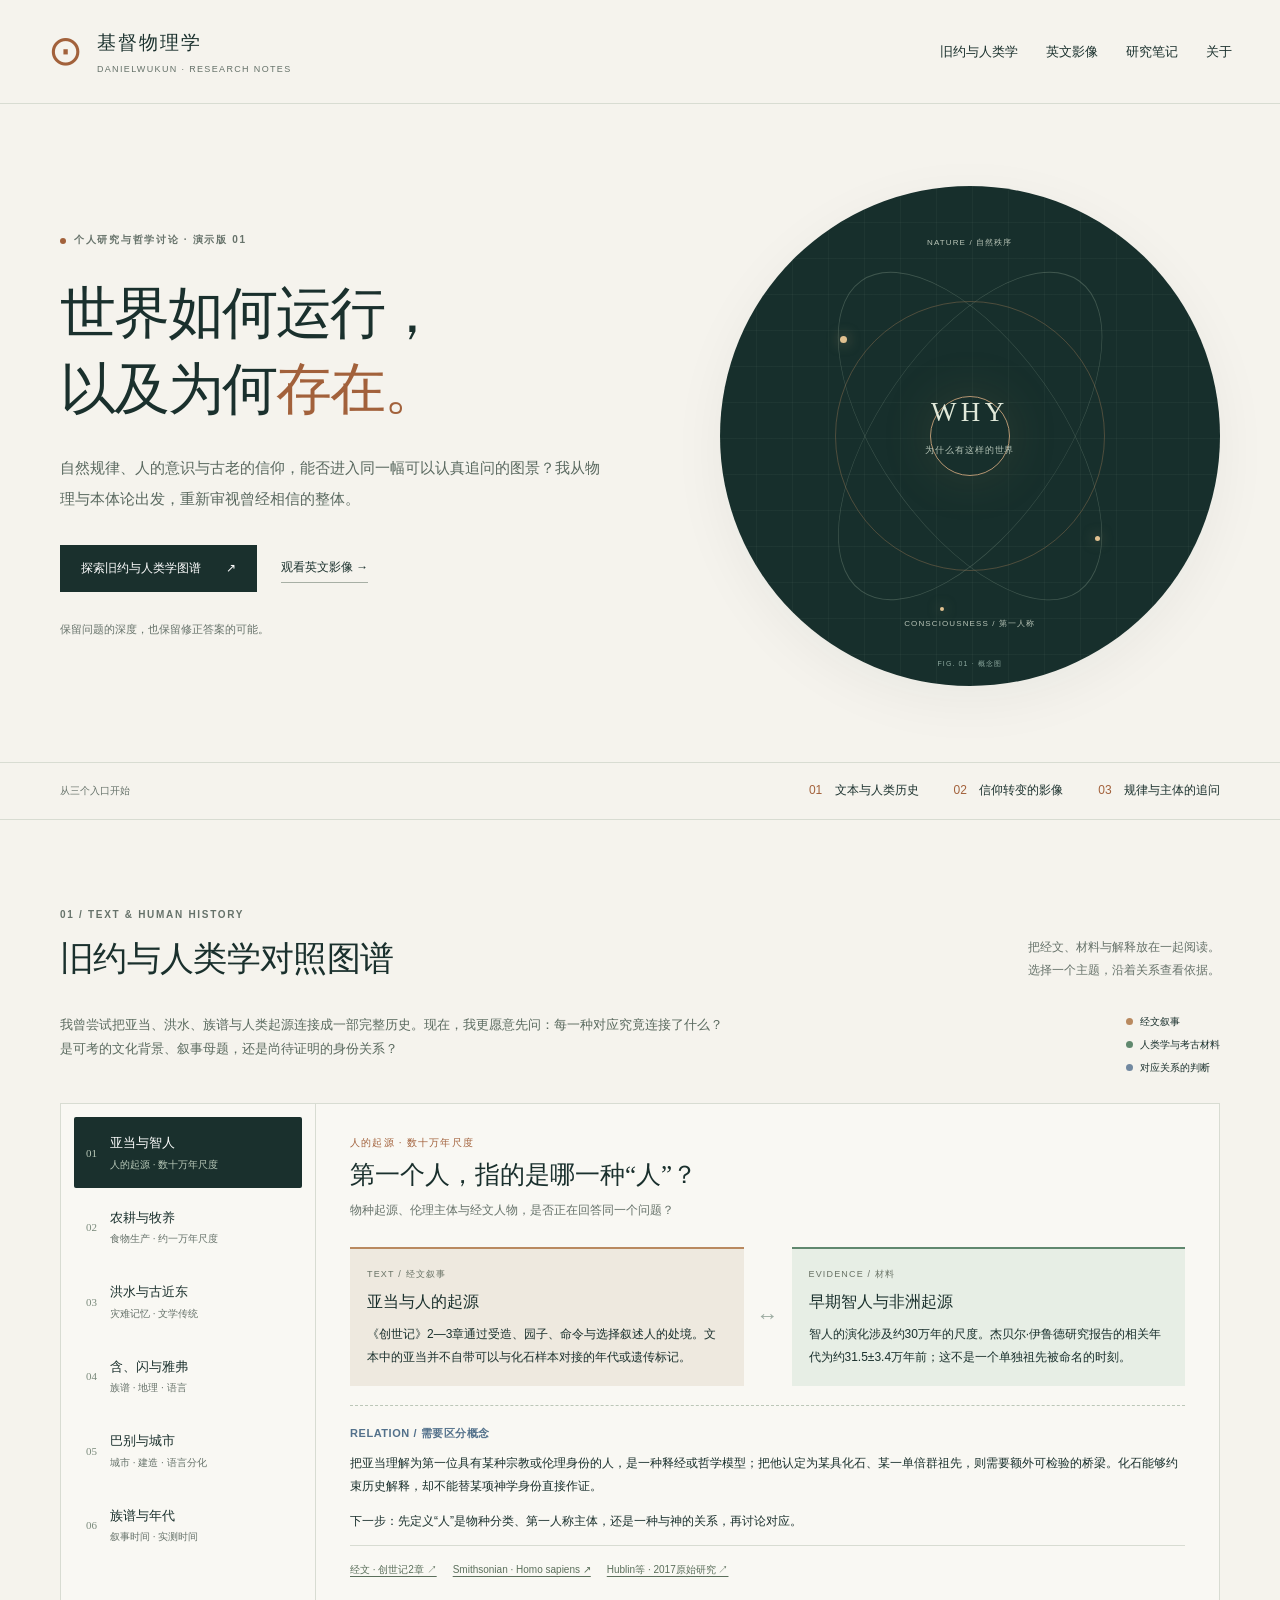
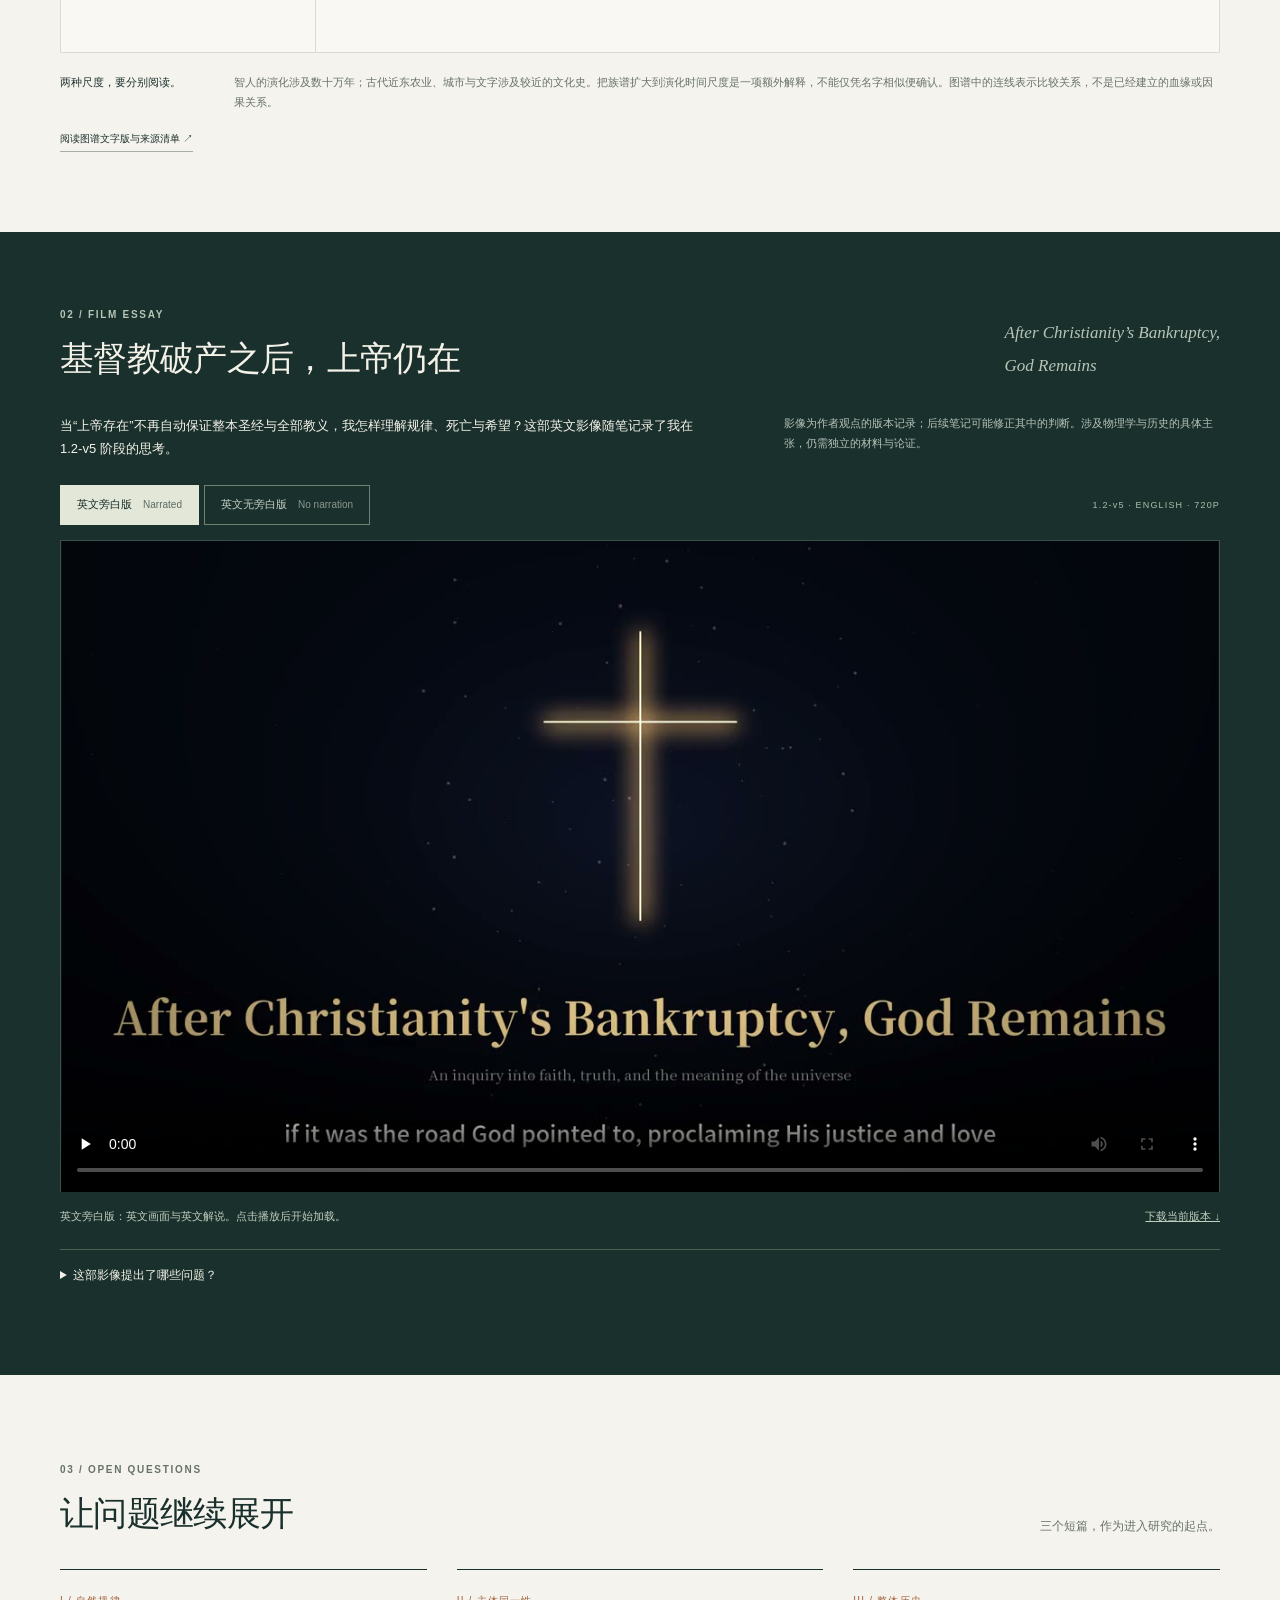
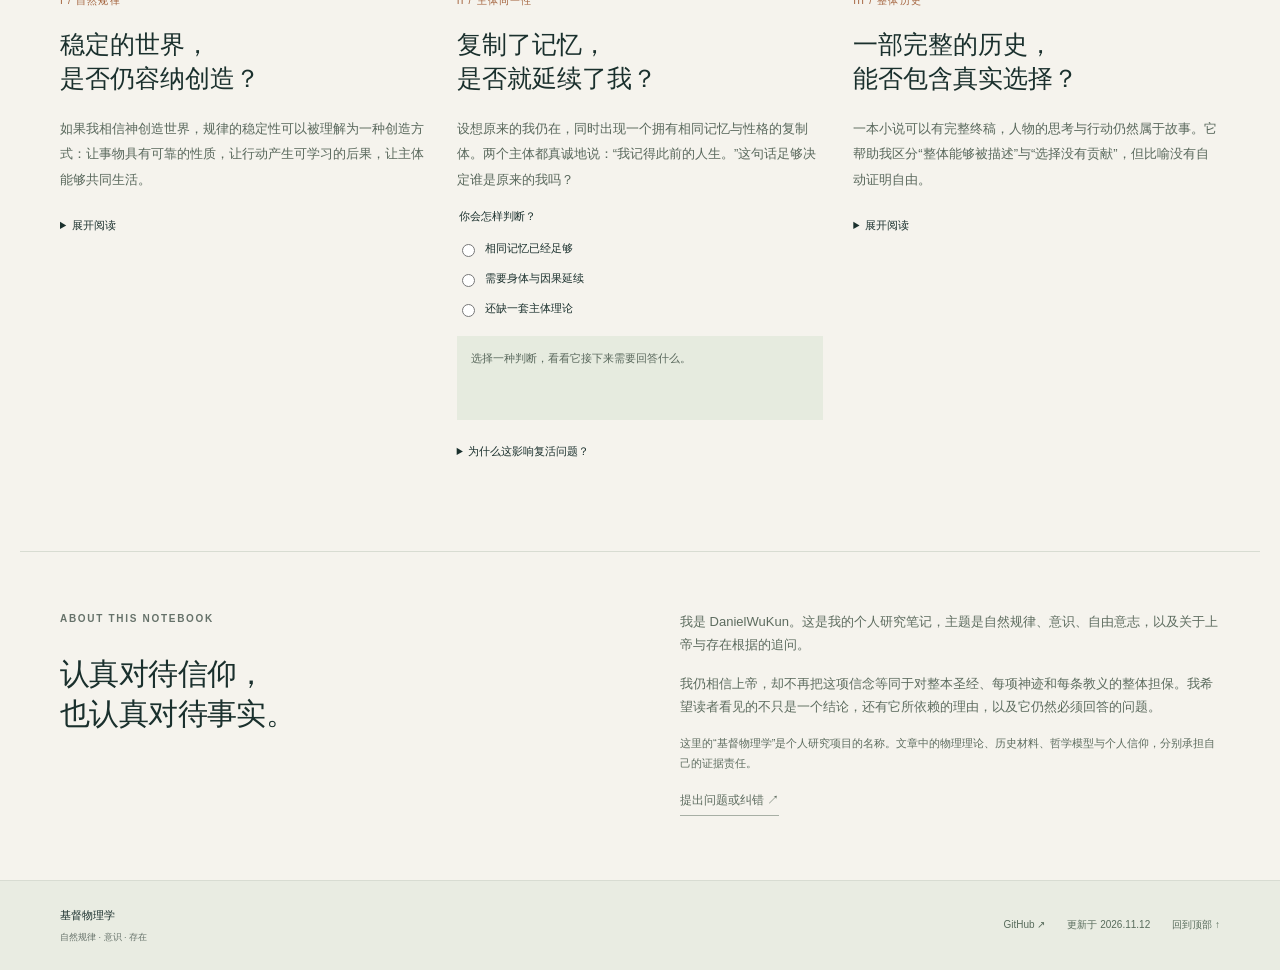
==== index.html @ b65fd324 "Publish research demo with anthropology atlas and two English films" ====
<!doctype html>
<html lang="zh-Hans">
<head>
  <meta charset="utf-8"><meta name="viewport" content="width=device-width, initial-scale=1">
  <title>基督物理学 · DanielWuKun 的研究笔记</title>
  <meta name="description" content="关于自然规律、意识与存在根据的个人研究。浏览旧约与人类学对照图谱、主体同一性思想实验和英文影像随笔。">
  <meta property="og:title" content="基督物理学 · 自然规律 意识与存在">
  <meta property="og:description" content="从整体信仰的重新审视，走向可追问、可修订的个人研究。">
  <meta name="theme-color" content="#142b2a"><link rel="canonical" href="https://danielwukun.github.io/">
  <link rel="icon" type="image/svg+xml" href="favicon.svg"><link rel="stylesheet" href="styles.css"><script src="app.js" defer></script>
</head>
<body>
<a class="skip" href="#main">跳至正文</a>
<header class="header"><a class="brand" href="#top" aria-label="基督物理学 首页"><span class="brand-mark" aria-hidden="true">⊙</span><span>基督物理学<small>DANIELWUKUN · RESEARCH NOTES</small></span></a><nav aria-label="主导航"><a href="#atlas">旧约与人类学</a><a href="#films">英文影像</a><a href="#questions">研究笔记</a><a href="#about">关于</a></nav></header>
<main id="main">
<section class="hero wrap" id="top">
  <div class="hero-copy"><p class="eyebrow"><span class="dot"></span>个人研究与哲学讨论 · 演示版 01</p><h1>世界如何运行，<br>以及为何<span>存在。</span></h1><p class="lead">自然规律、人的意识与古老的信仰，能否进入同一幅可以认真追问的图景？我从物理与本体论出发，重新审视曾经相信的整体。</p><div class="hero-actions"><a class="button" href="#atlas">探索旧约与人类学图谱 <span aria-hidden="true">↗</span></a><a class="text-link" href="#films">观看英文影像 <span aria-hidden="true">→</span></a></div><p class="hero-note">保留问题的深度，也保留修正答案的可能。</p></div>
  <div class="universe" role="img" aria-label="圆环与事件轨迹组成的概念插画，表现规律、历史和存在根据之间的追问。不是物理观测图。"><div class="universe-grid"></div><div class="orbit orbit-one"></div><div class="orbit orbit-two"></div><div class="orbit orbit-three"></div><span class="star s1"></span><span class="star s2"></span><span class="star s3"></span><span class="core"></span><p class="universe-label label-top">NATURE / 自然秩序</p><p class="universe-label label-bottom">CONSCIOUSNESS / 第一人称</p><p class="universe-center">WHY<br><small>为什么有这样的世界</small></p><span class="figure-no">FIG. 01 · 概念图</span></div>
</section>
<div class="reading-strip"><div class="wrap strip-inner"><span>从三个入口开始</span><a href="#atlas"><b>01</b> 文本与人类历史</a><a href="#films"><b>02</b> 信仰转变的影像</a><a href="#questions"><b>03</b> 规律与主体的追问</a></div></div>

<section id="atlas" class="section wrap">
  <div class="section-heading"><div><p class="eyebrow">01 / TEXT & HUMAN HISTORY</p><h2>旧约与人类学对照图谱</h2></div><p>把经文、材料与解释放在一起阅读。<br>选择一个主题，沿着关系查看依据。</p></div>
  <div class="atlas-intro"><p>我曾尝试把亚当、洪水、族谱与人类起源连接成一部完整历史。现在，我更愿意先问：每一种对应究竟连接了什么？是可考的文化背景、叙事母题，还是尚待证明的身份关系？</p><div class="legend"><span><i class="key text-key"></i>经文叙事</span><span><i class="key evidence-key"></i>人类学与考古材料</span><span><i class="key interpretation-key"></i>对应关系的判断</span></div></div>
  <div class="atlas-layout"><div class="atlas-topics" role="group" aria-label="选择图谱主题" id="atlas-topics"></div><article class="atlas-detail" id="atlas-detail" aria-label="图谱主题详情" aria-live="polite"></article></div>
  <div class="scale-note"><strong>两种尺度，要分别阅读。</strong><p>智人的演化涉及数十万年；古代近东农业、城市与文字涉及较近的文化史。把族谱扩大到演化时间尺度是一项额外解释，不能仅凭名字相似便确认。图谱中的连线表示比较关系，不是已经建立的血缘或因果关系。</p></div>
  <noscript><p>交互图谱需要 JavaScript。可直接阅读<a href="atlas-notes.md">图谱文字版与全部来源</a>。</p></noscript><a class="text-link small-link" href="atlas-notes.md">阅读图谱文字版与来源清单 ↗</a>
</section>

<section id="films" class="film-section"><div class="wrap">
  <div class="section-heading"><div><p class="eyebrow">02 / FILM ESSAY</p><h2>基督教破产之后，上帝仍在</h2></div><p class="english-title" lang="en">After Christianity’s Bankruptcy,<br>God Remains</p></div>
  <div class="film-intro"><p>当“上帝存在”不再自动保证整本圣经与全部教义，我怎样理解规律、死亡与希望？这部英文影像随笔记录了我在 1.2-v5 阶段的思考。</p><p class="archive-note">影像为作者观点的版本记录；后续笔记可能修正其中的判断。涉及物理学与历史的具体主张，仍需独立的材料与论证。</p></div>
  <div class="film-toolbar"><div class="film-switch" role="group" aria-label="选择英文视频版本"><button type="button" class="active" data-video="narrated" aria-pressed="true">英文旁白版 <span lang="en">Narrated</span></button><button type="button" data-video="no-narration" aria-pressed="false">英文无旁白版 <span lang="en">No narration</span></button></div><span class="edition">1.2-v5 · ENGLISH · 720P</span></div>
  <video id="film-player" controls playsinline preload="none" poster="media/poster-narrated.jpg" aria-label="After Christianity’s Bankruptcy, God Remains 英文旁白版"><source src="media/god-remains-en-narrated.mp4" type="video/mp4">你的浏览器无法播放此视频，请使用下方下载链接。</video>
  <div class="film-caption"><p id="film-description" aria-live="polite">英文旁白版：英文画面与英文解说。点击播放后开始加载。</p><a id="film-download" href="media/god-remains-en-narrated.mp4" download>下载当前版本 ↓</a></div>
  <details class="film-notes"><summary>这部影像提出了哪些问题？</summary><div><p>信仰的整体担保为何失效；自然规律与创造者如何相关；数学秩序是否指向更深根据；人的主体性与死亡之后的同一性，以及在不确定中怎样继续面对爱与公义。</p><p>“基督教破产”是我对曾经持有的整体担保模型失效的表述，不能替代对所有文本、传统和历史事件的逐项研究。</p></div></details>
</div></section>

<section id="questions" class="section wrap"><div class="section-heading"><div><p class="eyebrow">03 / OPEN QUESTIONS</p><h2>让问题继续展开</h2></div><p>三个短篇，作为进入研究的起点。</p></div>
<div class="notes-grid">
<article class="research-note"><p class="note-number">I / 自然规律</p><h3>稳定的世界，<br>是否仍容纳创造？</h3><p>如果我相信神创造世界，规律的稳定性可以被理解为一种创造方式：让事物具有可靠的性质，让行动产生可学习的后果，让主体能够共同生活。</p><details><summary>展开阅读</summary><p>但从“规律稳定”直接走到“神选择克制”，仍增加了神学前提。同样的观察也可能出现在无设计者的模型中。相容性不能单独决定哪个解释更好。</p><p>我在数学结构与可理解性中感到设计意味，却没有一组已知有神与一组已知无神的宇宙可供比较。缺少对照样本限制经验校准；更关键的是，我们尚未定义两种模型对不同宇宙会给出什么概率。</p><p>这不使单次事件的推理自动失效，而是要求我公开前提。物理学说明世界如何运行；存在根据的问题继续追问，为什么有这样的现实。</p><p class="claim-label">作者的哲学论述 · 不是物理学已经证明的设计结论</p></details></article>
<article class="research-note"><p class="note-number">II / 主体同一性</p><h3>复制了记忆，<br>是否就延续了我？</h3><p>设想原来的我仍在，同时出现一个拥有相同记忆与性格的复制体。两个主体都真诚地说：“我记得此前的人生。”这句话足够决定谁是原来的我吗？</p><fieldset class="thought-experiment"><legend>你会怎样判断？</legend><label><input type="radio" name="identity" value="memory">相同记忆已经足够</label><label><input type="radio" name="identity" value="body">需要身体与因果延续</label><label><input type="radio" name="identity" value="open">还缺一套主体理论</label></fieldset><p id="thought-response" class="thought-response" aria-live="polite">选择一种判断，看看它接下来需要回答什么。</p><details><summary>为什么这影响复活问题？</summary><p>制造一个完全相似的人，与保存原来的体验者，是不同主张。如果我关心死亡后的延续，就必须说明所承接的是记忆、功能、生命过程，还是严格意义上的同一个主体。</p><p>灵魂理论与物理主义理论都需要面对分割、暂停、重建和复制。仅仅给未知关系取一个名称，还不能使问题得到解决。</p></details></article>
<article class="research-note"><p class="note-number">III / 整体历史</p><h3>一部完整的历史，<br>能否包含真实选择？</h3><p>一本小说可以有完整终稿，人物的思考与行动仍然属于故事。它帮助我区分“整体能够被描述”与“选择没有贡献”，但比喻没有自动证明自由。</p><details><summary>展开阅读</summary><p>普通小说的角色由作者安排。如果我希望这幅图景支持强自由，就要进一步说明，主体怎样为完整历史提供不可替代的贡献，而不只是同意早已被其他原因锁定的结果。</p><p>随机性也不能替行动者作答。一个不受我控制的随机结果，不会只因难以预测而成为我的自主选择。自由的讨论需要涉及理由、理解、控制与责任。</p><p>我因此把“完整历史”当作提出问题的结构，而不是宿命论的证明。它不能成为停止行动、替伤害辩护或取消他人自主的理由。</p><p class="claim-label">思想实验与本体论模型 · 保留竞争解释</p></details></article>
</div></section>

<section id="about" class="about-section wrap"><div><p class="eyebrow">ABOUT THIS NOTEBOOK</p><h2>认真对待信仰，<br>也认真对待事实。</h2></div><div class="about-copy"><p>我是 DanielWuKun。这是我的个人研究笔记，主题是自然规律、意识、自由意志，以及关于上帝与存在根据的追问。</p><p>我仍相信上帝，却不再把这项信念等同于对整本圣经、每项神迹和每条教义的整体担保。我希望读者看见的不只是一个结论，还有它所依赖的理由，以及它仍然必须回答的问题。</p><p>这里的“基督物理学”是个人研究项目的名称。文章中的物理理论、历史材料、哲学模型与个人信仰，分别承担自己的证据责任。</p><a class="text-link" href="https://github.com/DanielWuKun/DanielWuKun.github.io/issues">提出问题或纠错 ↗</a></div></section>
</main>
<footer><div class="wrap footer-inner"><p>基督物理学 <span>自然规律 · 意识 · 存在</span></p><div><a href="https://github.com/DanielWuKun">GitHub ↗</a><span>更新于 2026.11.12</span><a href="#top">回到顶部 ↑</a></div></div></footer>
</body></html>
---- styles.css ----
@charset "UTF-8";
:root{--paper:#f5f3ed;--ink:#1a302d;--muted:#66726a;--line:#d8dcd2;--copper:#a2613b;--green:#365a4b;--serif:Georgia,"Noto Serif SC","Source Han Serif SC","Songti SC",SimSun,serif;--sans:Inter,"Segoe UI","Microsoft YaHei",sans-serif}
*{box-sizing:border-box}html{scroll-behavior:smooth;scroll-padding-top:100px}body{margin:0;background:var(--paper);color:var(--ink);font:16px/1.8 var(--sans);-webkit-font-smoothing:antialiased}a{color:inherit;text-decoration:none}button,input{font:inherit}button,a,input{touch-action:manipulation}button{cursor:pointer}a:focus-visible,button:focus-visible,input:focus-visible,summary:focus-visible{outline:3px solid #d39751;outline-offset:5px}p{margin:0 0 1.2em}h1,h2,h3{font-family:var(--serif);font-weight:500;line-height:1.35;margin:0}button{color:inherit}svg{display:block}.wrap{max-width:1240px;padding-left:40px;padding-right:40px;margin:auto}.header{display:flex;justify-content:space-between;align-items:center;gap:24px;max-width:1360px;margin:auto;padding:26px 48px;border-bottom:1px solid var(--line)}.brand{display:flex;align-items:center;gap:12px;font-size:19px;letter-spacing:.1em}.brand small{display:block;font:9px/1.6 var(--sans);letter-spacing:.15em;color:var(--muted);margin-top:2px}.brand-mark{font:42px/1 var(--serif);color:var(--copper)}nav{display:flex;gap:28px;font-size:13px}nav a{padding:6px 0}nav a:hover,.text-link:hover{color:var(--copper)}.skip{position:absolute;left:20px;top:-80px;background:white;padding:12px;z-index:9}.skip:focus{top:10px}.hero{display:grid;grid-template-columns:1.1fr .9fr;gap:48px;padding-top:82px;padding-bottom:76px;align-items:center}.eyebrow{font-size:10px;font-weight:600;letter-spacing:.17em;margin-bottom:26px;color:var(--muted)}.dot{width:6px;height:6px;display:inline-block;background:var(--copper);border-radius:50%;vertical-align:middle;margin-right:8px}h1{font-size:clamp(40px,4.4vw,66px);letter-spacing:-.035em}h1 span{color:var(--copper)}.lead{max-width:540px;font-size:15px;line-height:2.05;margin:26px 0 30px;color:#59685f}.hero-actions{display:flex;flex-wrap:wrap;align-items:center;gap:24px}.button{background:var(--ink);color:#fff;display:inline-flex;gap:25px;align-items:center;padding:13px 21px;font-size:12px}.button:hover{background:#355349}.text-link{font-size:12px;display:inline-block;border-bottom:1px solid #a7afa5;padding:3px 0}.hero-note{font-size:11px;color:var(--muted);margin:28px 0 0}.universe{position:relative;aspect-ratio:1;overflow:hidden;border-radius:50%;background:#172f2c;color:#e1e9da;box-shadow:0 15px 55px #19302d0d}.universe-grid{position:absolute;inset:0;background-image:linear-gradient(#abc4ad0c 1px,transparent 1px),linear-gradient(90deg,#abc4ad0c 1px,transparent 1px);background-size:36px 36px}.orbit{position:absolute;border:1px solid #a4b9a747;left:12%;right:12%;top:12%;bottom:12%;border-radius:50%}.orbit-one{transform:rotate(-35deg) scaleX(.48)}.orbit-two{transform:rotate(35deg) scaleX(.48)}.orbit-three{inset:23%;border-color:#ab805960}.core{position:absolute;inset:42%;border:1px solid #b69672;border-radius:50%;box-shadow:0 0 55px #b9955420}.star{position:absolute;width:7px;height:7px;background:#e1c190;border-radius:50%;box-shadow:0 0 13px #d4b27f99}.s1{left:24%;top:30%}.s2{right:24%;bottom:29%;width:5px;height:5px}.s3{left:44%;bottom:15%;width:4px;height:4px}.universe-center{position:absolute;left:0;right:0;top:42%;text-align:center;font:27px/1.2 var(--serif);letter-spacing:.16em}.universe-center small{font:9px/2 var(--sans);letter-spacing:.1em;color:#b4c3b6}.universe-label{position:absolute;font-size:8px;letter-spacing:.14em;left:0;right:0;text-align:center;color:#b8c4b7}.label-top{top:10%}.label-bottom{bottom:9%}.figure-no{position:absolute;bottom:3%;left:0;right:0;text-align:center;font-size:7px;letter-spacing:.16em;color:#8faaa0}.reading-strip{border-top:1px solid var(--line);border-bottom:1px solid var(--line)}.strip-inner{display:flex;gap:35px;align-items:center;padding-top:17px;padding-bottom:17px;font-size:12px}.strip-inner>span{font-size:10px;color:var(--muted);margin-right:auto}.strip-inner b{font-weight:400;color:var(--copper);margin-right:9px}.section{padding-top:86px;padding-bottom:80px}.section-heading{display:flex;justify-content:space-between;gap:30px;align-items:flex-end;margin-bottom:32px}.section-heading .eyebrow{margin-bottom:12px}h2{font-size:34px;letter-spacing:-.02em}.section-heading>p{font-size:12px;color:var(--muted);margin:0;line-height:1.9}.atlas-intro{display:flex;justify-content:space-between;gap:30px;margin-bottom:26px;align-items:flex-start}.atlas-intro>p{font-size:13px;max-width:670px;color:#5b6b60;margin:0}.legend{display:flex;flex-direction:column;font-size:10px;gap:5px;white-space:nowrap}.key{display:inline-block;width:7px;height:7px;border-radius:50%;margin-right:7px}.text-key{background:#b9895f}.evidence-key{background:#60886e}.interpretation-key{background:#7188a0}.atlas-layout{display:grid;grid-template-columns:255px 1fr;border:1px solid var(--line);min-height:550px;background:#f9f8f3}.atlas-topics{border-right:1px solid var(--line);padding:13px;display:flex;flex-direction:column;gap:4px}.topic-button{display:flex;align-items:center;text-align:left;gap:13px;width:100%;border:0;background:transparent;border-radius:2px;padding:16px 12px;line-height:1.5}.topic-button .topic-index{font:11px var(--serif);color:#7b8b7c}.topic-button strong{font-size:13px;font-weight:500;display:block}.topic-button small{display:block;font-size:10px;color:var(--muted);margin-top:4px}.topic-button:hover{background:#e9ede4}.topic-button.active{background:var(--ink);color:#fff}.topic-button.active small,.topic-button.active .topic-index{color:#b9c9b9}.atlas-detail{padding:30px 34px;min-width:0}.atlas-detail .topic-kicker{font-size:10px;letter-spacing:.12em;color:var(--copper);margin-bottom:6px}.atlas-detail h3{font-size:25px;margin-bottom:8px}.atlas-detail .topic-question{color:var(--muted);font-size:12px;line-height:1.8;margin-bottom:25px}.relation-flow{display:grid;grid-template-columns:1fr 24px 1fr;gap:12px;align-items:stretch;margin-bottom:19px}.relation-box{padding:17px;border-top:2px solid #b9895f;background:#eee9df}.relation-box.evidence{background:#e7eee5;border-color:#60886e}.relation-box small{font-size:9px;letter-spacing:.13em;color:#687265;display:block;margin-bottom:8px}.relation-box h4{font:500 16px/1.5 var(--serif);margin:0 0 9px}.relation-box p{font-size:12px;line-height:1.9;margin:0}.relation-arrow{display:flex;align-items:center;justify-content:center;font-size:22px;color:#9daca2}.interpretation{padding:18px 0 0;border-top:1px dashed #bcc7b8}.interpretation h4{font-size:11px;margin:0 0 9px;letter-spacing:.05em;color:#53718b}.interpretation p{font-size:12px;line-height:1.9;margin-bottom:12px}.topic-sources{display:flex;flex-wrap:wrap;gap:7px 16px;border-top:1px solid var(--line);padding-top:15px}.topic-sources a{font-size:10px;color:#5b6f5b;text-decoration:underline;text-underline-offset:3px}.scale-note{display:flex;gap:24px;font-size:11px;margin:20px 0 10px;color:var(--muted)}.scale-note strong{min-width:150px;font-weight:500;color:var(--ink)}.scale-note p{margin:0}.small-link{font-size:10px}.film-section{background:var(--ink);color:#f4f2e8;padding:74px 0}.film-section .eyebrow,.film-section .section-heading>p{color:#b7c5b7}.english-title{font-family:var(--serif);font-size:17px!important;font-style:italic}.film-intro{display:grid;grid-template-columns:1.2fr .8fr;gap:70px;font-size:13px;margin-bottom:20px}.film-intro p{margin:0}.archive-note{font-size:11px;color:#b6c3b7}.film-toolbar{display:flex;align-items:center;justify-content:space-between;gap:20px;margin:24px 0 15px}.film-switch{display:flex;gap:5px}.film-switch button{border:1px solid #6e8274;background:transparent;color:#c7d1c4;padding:9px 16px;font-size:11px}.film-switch button span{font-size:10px;margin-left:8px;opacity:.65}.film-switch button.active{background:#e3e7d8;border-color:#e3e7d8;color:#142b2a}.edition{font-size:9px;letter-spacing:.13em;color:#aabda9}video{display:block;width:100%;aspect-ratio:16/9;background:#0a1514;border:1px solid #3b5048}video::cue{font-size:16px}.film-caption{display:flex;gap:20px;justify-content:space-between;font-size:11px;color:#c0cebd;margin-top:15px}.film-caption a{text-decoration:underline;white-space:nowrap}.film-caption p{margin:0}.film-notes{margin-top:22px;border-top:1px solid #476052;font-size:12px}.film-notes>div{max-width:820px;color:#c1cdbd}.film-notes summary{padding:15px 0}.notes-grid{display:grid;grid-template-columns:repeat(3,1fr);gap:30px}.research-note{border-top:1px solid var(--ink);padding-top:22px;min-width:0}.note-number{font-size:10px;color:var(--copper);letter-spacing:.12em;margin-bottom:18px}.research-note h3{font-size:25px;margin-bottom:20px}.research-note>p:not(.note-number){font-size:13px;line-height:1.95;color:#59685c}.research-note details{font-size:12px;color:#59685c}.research-note summary{color:var(--ink);font-size:11px;padding:9px 0;cursor:pointer}.research-note details[open] summary{margin-bottom:10px}.claim-label{color:#6e7e70;font-size:10px;border-left:2px solid #b9c4b2;padding-left:12px}.thought-experiment{border:0;padding:0;margin:0}.thought-experiment legend{font-size:11px;margin-bottom:7px}.thought-experiment label{display:flex;align-items:center;gap:7px;font-size:11px;padding:5px 0}.thought-experiment input{accent-color:var(--green)}.thought-response{font-size:11px!important;background:#e6ebdf;padding:12px 14px;margin-top:12px;min-height:84px}.about-section{padding-top:58px;padding-bottom:64px;border-top:1px solid var(--line);display:grid;grid-template-columns:1fr 1fr;gap:80px}.about-section h2{font-size:30px}.about-copy{font-size:13px;color:#5d6c5f}.about-copy p:last-of-type{font-size:11px}footer{background:#e9ece2;border-top:1px solid var(--line)}.footer-inner{display:flex;justify-content:space-between;align-items:center;gap:20px;padding-top:25px;padding-bottom:25px;font-size:11px}.footer-inner p{margin:0;font-weight:500}.footer-inner p span{display:block;color:var(--muted);font-size:9px;margin-top:3px}.footer-inner>div{display:flex;flex-wrap:wrap;gap:22px;font-size:10px;color:#586c5c}
@media(min-width:1600px){.hero{padding-top:100px;padding-bottom:100px}.universe{max-width:480px;width:100%;justify-self:end}}
@media(max-width:960px){.header{padding:22px 30px}nav{gap:18px}.wrap{padding-left:30px;padding-right:30px}.hero{gap:25px;padding-top:60px;padding-bottom:55px}h1{font-size:43px}.lead{font-size:13px}.universe{min-width:0}.strip-inner{gap:20px}.atlas-layout{grid-template-columns:210px 1fr}.atlas-detail{padding:25px}.relation-flow{grid-template-columns:1fr;gap:9px}.relation-arrow{height:12px;transform:rotate(90deg);font-size:17px}.film-intro{gap:35px}.notes-grid{gap:22px}.research-note h3{font-size:22px}.about-section{gap:45px}}
@media(max-width:650px){html{scroll-padding-top:20px}.header{align-items:flex-start;flex-direction:column;padding:20px 22px 15px;gap:18px}.brand{font-size:17px}.brand-mark{font-size:35px}nav{width:100%;justify-content:space-between;gap:8px;font-size:11px}.wrap{padding-left:22px;padding-right:22px}.hero{grid-template-columns:1fr;gap:32px;padding-top:42px;padding-bottom:38px}h1{font-size:43px}.hero .eyebrow{font-size:9px;margin-bottom:21px}.lead{font-size:13px;margin:22px 0}.hero-actions{gap:18px}.button{font-size:11px;padding:12px 16px;gap:20px}.hero-note{font-size:10px;margin-top:20px}.universe{width:82%;max-width:330px;justify-self:center}.strip-inner{flex-wrap:wrap;gap:10px 20px;padding-top:14px;padding-bottom:14px;font-size:10px}.strip-inner>span{width:100%}.section{padding-top:53px;padding-bottom:46px}.section-heading{display:block;margin-bottom:24px}.section-heading h2{font-size:28px}.section-heading>p{margin-top:13px;font-size:11px}.eyebrow{font-size:9px}.atlas-intro{display:block}.atlas-intro>p{font-size:12px}.legend{flex-direction:row;flex-wrap:wrap;margin-top:18px;font-size:9px;gap:6px 13px}.atlas-layout{grid-template-columns:1fr}.atlas-topics{display:grid;grid-template-columns:1fr 1fr;border-right:0;border-bottom:1px solid var(--line);gap:4px;padding:9px}.topic-button{padding:10px 9px;gap:8px}.topic-button strong{font-size:11px}.topic-button small{font-size:9px}.atlas-detail{padding:22px 18px}.atlas-detail h3{font-size:24px}.relation-flow{grid-template-columns:1fr}.scale-note{display:block;font-size:10px}.scale-note strong{display:block;margin-bottom:7px}.film-section{padding:48px 0}.film-intro{grid-template-columns:1fr;gap:15px;font-size:12px}.film-toolbar{display:block}.film-switch{display:grid;grid-template-columns:1fr 1fr}.film-switch button{font-size:11px;padding:9px 8px;line-height:1.5}.film-switch button span{display:block;margin:2px 0 0;font-size:9px}.edition{display:block;margin-top:13px}.film-caption{font-size:10px;gap:12px}.film-caption p{max-width:70%}.notes-grid{grid-template-columns:1fr;gap:32px}.research-note h3 br{display:none}.research-note h3{font-size:25px;margin-bottom:15px}.research-note>p:not(.note-number){font-size:13px}.note-number{margin-bottom:14px}.thought-response{min-height:0}.about-section{grid-template-columns:1fr;gap:25px;padding-top:40px;padding-bottom:42px}.about-section h2{font-size:28px}.about-copy{font-size:12px}.footer-inner{align-items:flex-start;gap:20px}.footer-inner>div{gap:8px 15px;justify-content:flex-end}.footer-inner>div>span{width:100%;text-align:right}}
@media(prefers-reduced-motion:reduce){html{scroll-behavior:auto}}
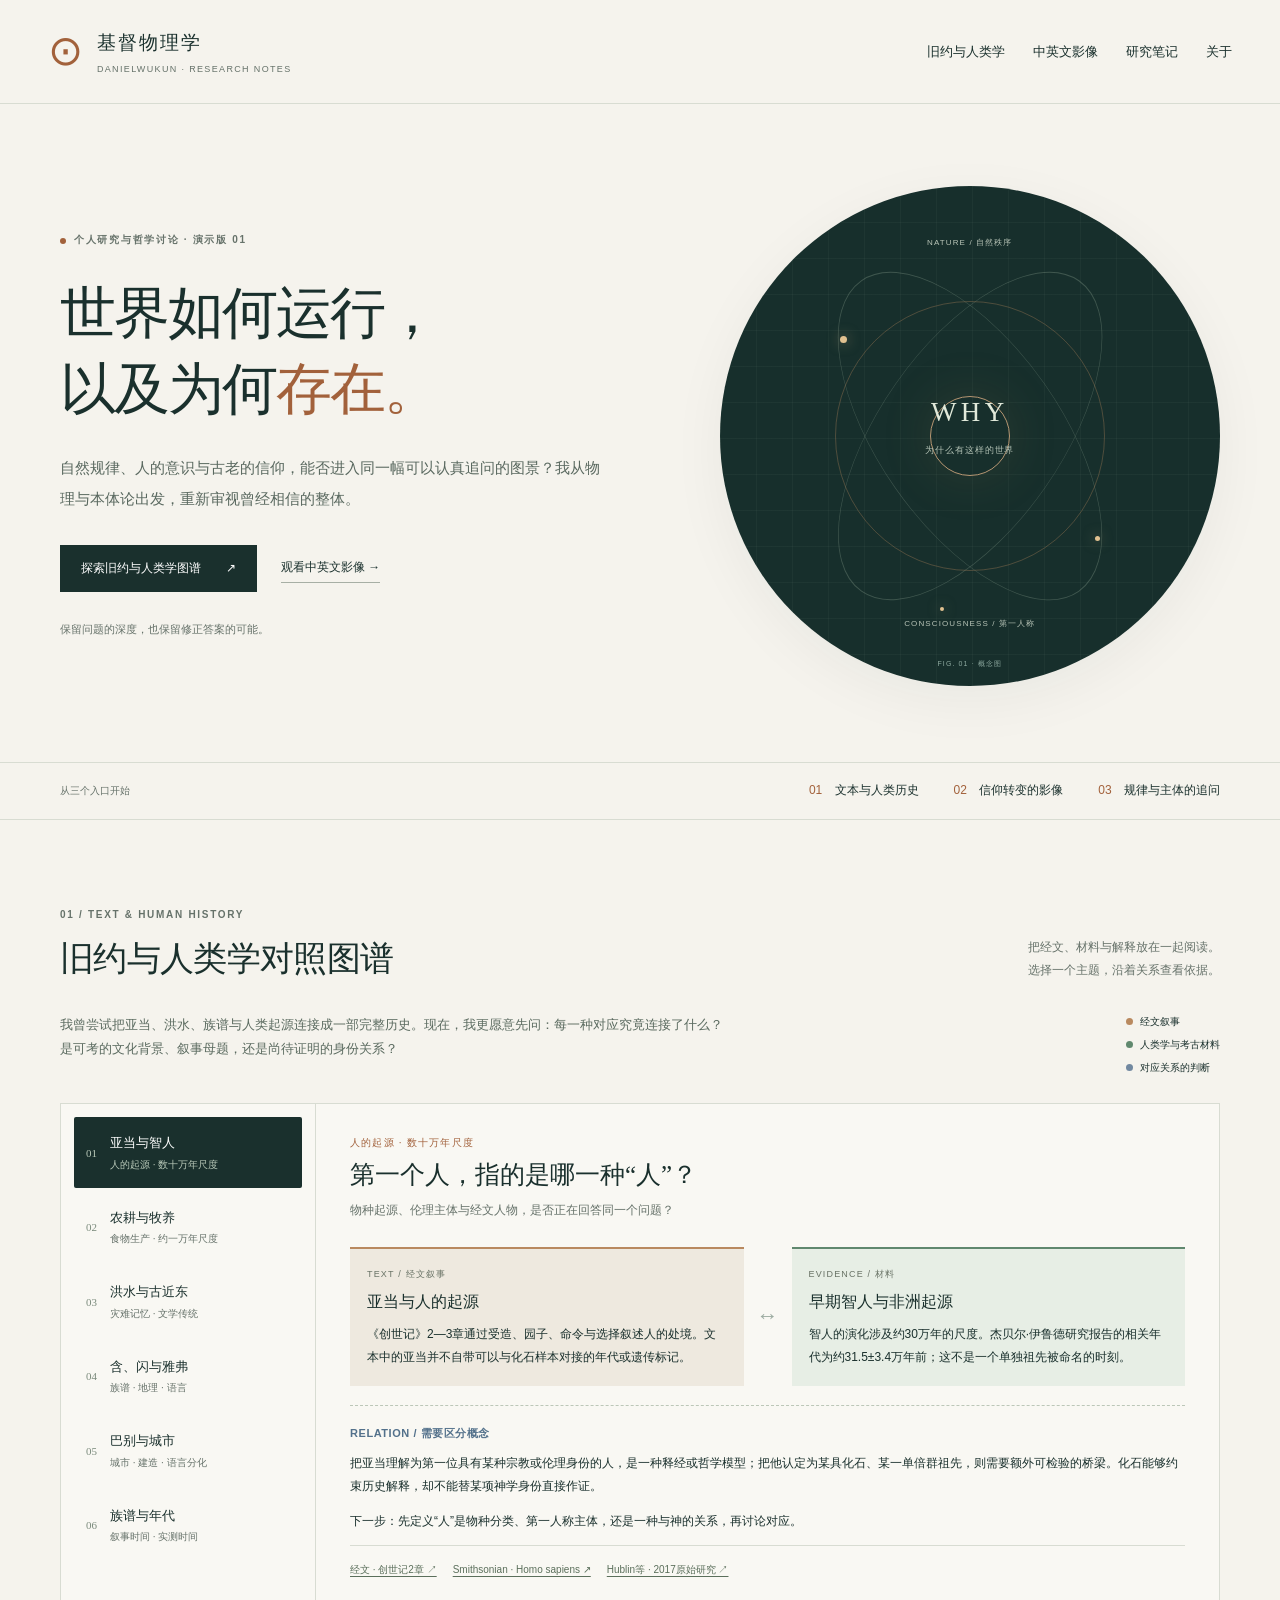
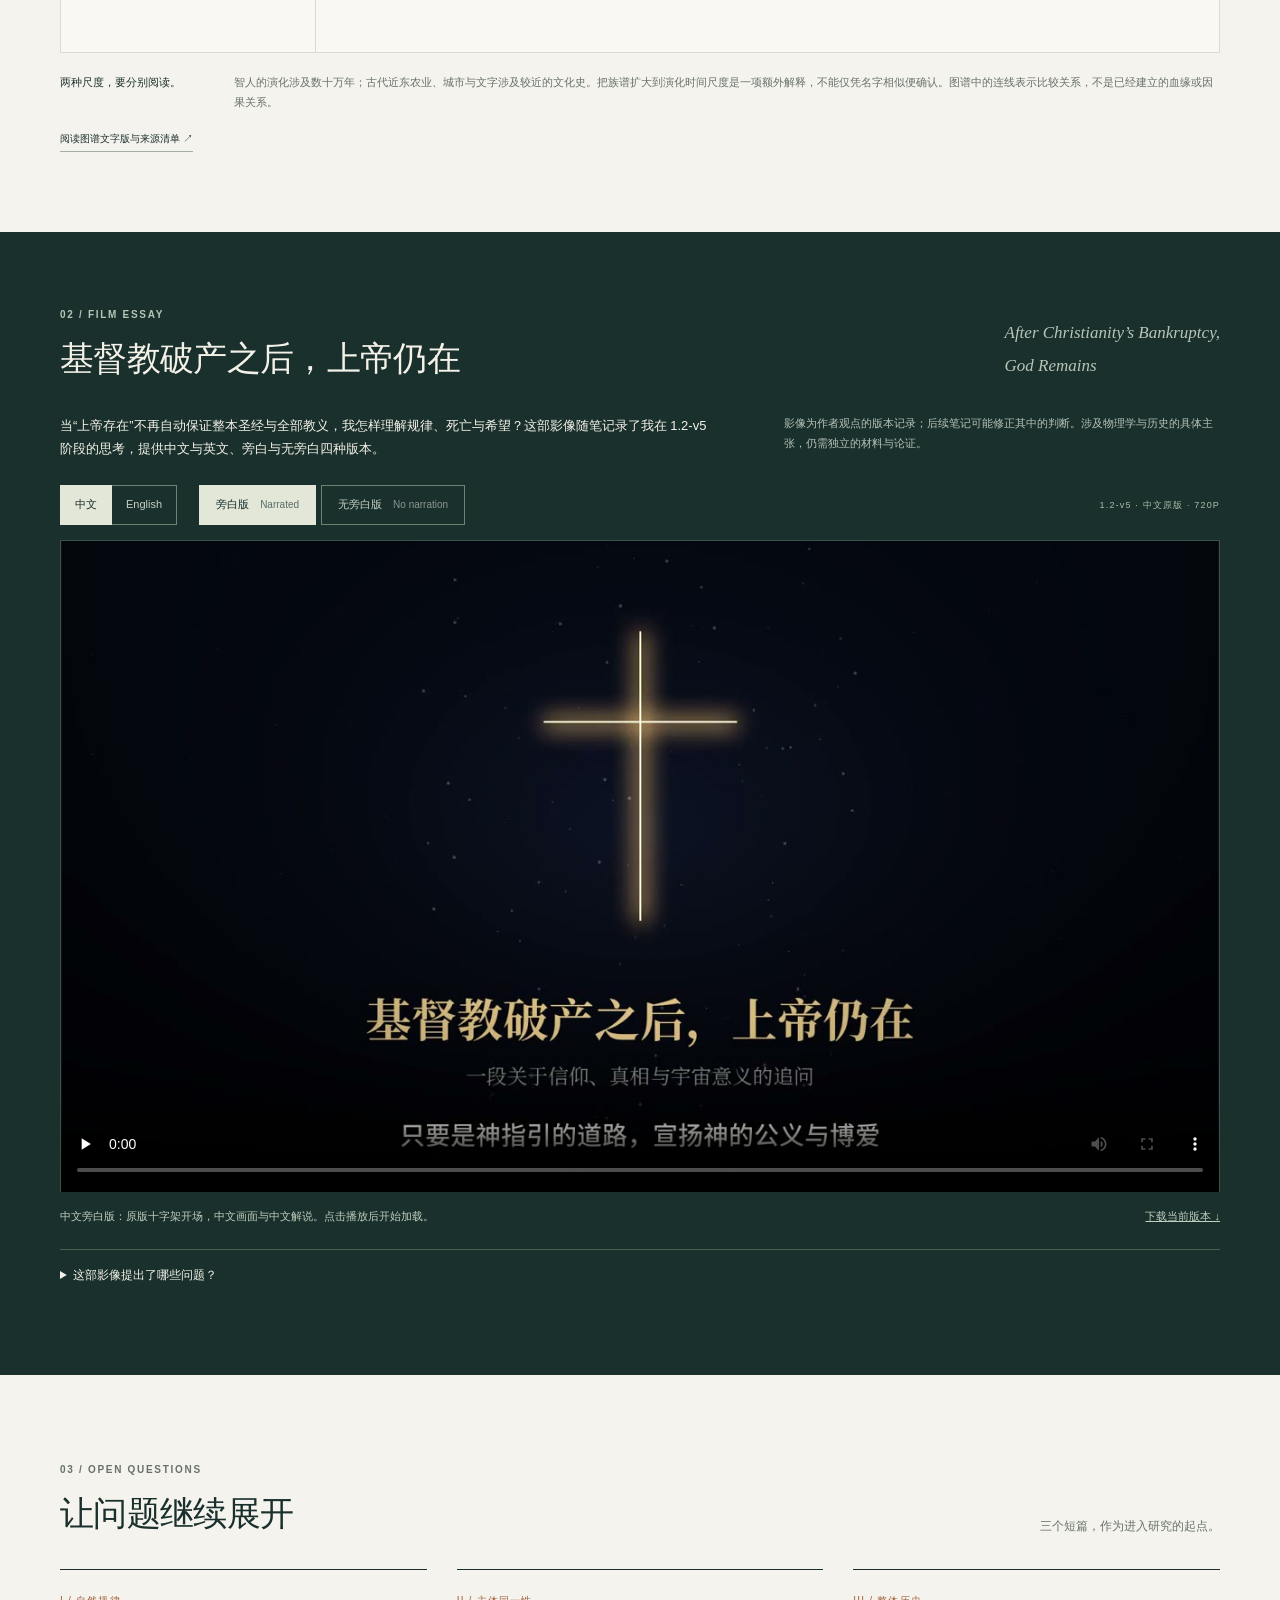
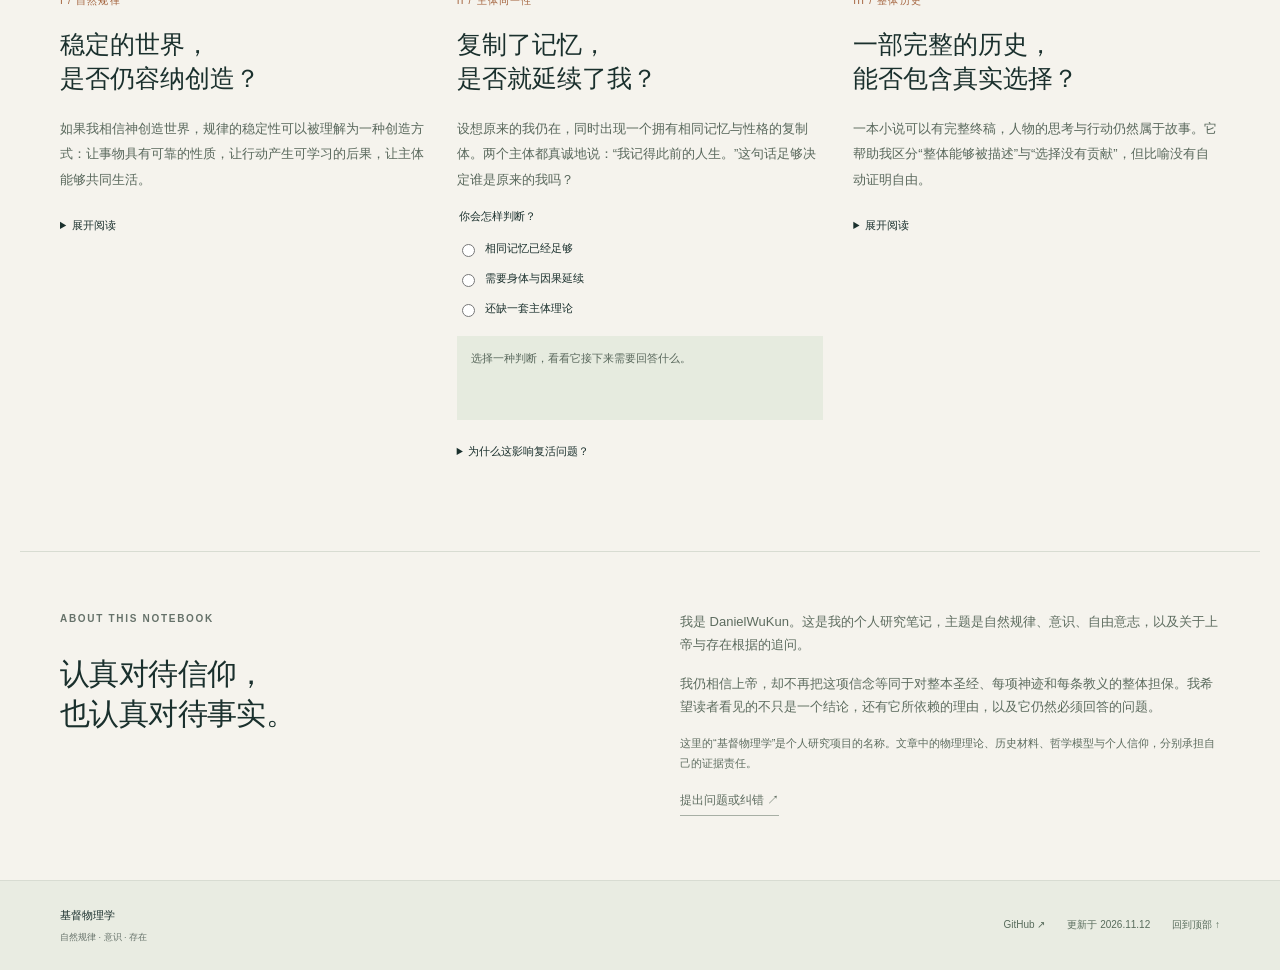
==== commit fae6d73e: "Add original Chinese v5 films and bilingual video controls" ====
--- a/index.html
+++ b/index.html
@@ -3,7 +3,7 @@
 <head>
   <meta charset="utf-8"><meta name="viewport" content="width=device-width, initial-scale=1">
   <title>基督物理学 · DanielWuKun 的研究笔记</title>
-  <meta name="description" content="关于自然规律、意识与存在根据的个人研究。浏览旧约与人类学对照图谱、主体同一性思想实验和英文影像随笔。">
+  <meta name="description" content="关于自然规律、意识与存在根据的个人研究。浏览旧约与人类学对照图谱、主体同一性思想实验和中英文影像随笔。">
   <meta property="og:title" content="基督物理学 · 自然规律 意识与存在">
   <meta property="og:description" content="从整体信仰的重新审视，走向可追问、可修订的个人研究。">
   <meta name="theme-color" content="#142b2a"><link rel="canonical" href="https://danielwukun.github.io/">
@@ -11,10 +11,10 @@
 </head>
 <body>
 <a class="skip" href="#main">跳至正文</a>
-<header class="header"><a class="brand" href="#top" aria-label="基督物理学 首页"><span class="brand-mark" aria-hidden="true">⊙</span><span>基督物理学<small>DANIELWUKUN · RESEARCH NOTES</small></span></a><nav aria-label="主导航"><a href="#atlas">旧约与人类学</a><a href="#films">英文影像</a><a href="#questions">研究笔记</a><a href="#about">关于</a></nav></header>
+<header class="header"><a class="brand" href="#top" aria-label="基督物理学 首页"><span class="brand-mark" aria-hidden="true">⊙</span><span>基督物理学<small>DANIELWUKUN · RESEARCH NOTES</small></span></a><nav aria-label="主导航"><a href="#atlas">旧约与人类学</a><a href="#films">中英文影像</a><a href="#questions">研究笔记</a><a href="#about">关于</a></nav></header>
 <main id="main">
 <section class="hero wrap" id="top">
-  <div class="hero-copy"><p class="eyebrow"><span class="dot"></span>个人研究与哲学讨论 · 演示版 01</p><h1>世界如何运行，<br>以及为何<span>存在。</span></h1><p class="lead">自然规律、人的意识与古老的信仰，能否进入同一幅可以认真追问的图景？我从物理与本体论出发，重新审视曾经相信的整体。</p><div class="hero-actions"><a class="button" href="#atlas">探索旧约与人类学图谱 <span aria-hidden="true">↗</span></a><a class="text-link" href="#films">观看英文影像 <span aria-hidden="true">→</span></a></div><p class="hero-note">保留问题的深度，也保留修正答案的可能。</p></div>
+  <div class="hero-copy"><p class="eyebrow"><span class="dot"></span>个人研究与哲学讨论 · 演示版 01</p><h1>世界如何运行，<br>以及为何<span>存在。</span></h1><p class="lead">自然规律、人的意识与古老的信仰，能否进入同一幅可以认真追问的图景？我从物理与本体论出发，重新审视曾经相信的整体。</p><div class="hero-actions"><a class="button" href="#atlas">探索旧约与人类学图谱 <span aria-hidden="true">↗</span></a><a class="text-link" href="#films">观看中英文影像 <span aria-hidden="true">→</span></a></div><p class="hero-note">保留问题的深度，也保留修正答案的可能。</p></div>
   <div class="universe" role="img" aria-label="圆环与事件轨迹组成的概念插画，表现规律、历史和存在根据之间的追问。不是物理观测图。"><div class="universe-grid"></div><div class="orbit orbit-one"></div><div class="orbit orbit-two"></div><div class="orbit orbit-three"></div><span class="star s1"></span><span class="star s2"></span><span class="star s3"></span><span class="core"></span><p class="universe-label label-top">NATURE / 自然秩序</p><p class="universe-label label-bottom">CONSCIOUSNESS / 第一人称</p><p class="universe-center">WHY<br><small>为什么有这样的世界</small></p><span class="figure-no">FIG. 01 · 概念图</span></div>
 </section>
 <div class="reading-strip"><div class="wrap strip-inner"><span>从三个入口开始</span><a href="#atlas"><b>01</b> 文本与人类历史</a><a href="#films"><b>02</b> 信仰转变的影像</a><a href="#questions"><b>03</b> 规律与主体的追问</a></div></div>
@@ -29,10 +29,10 @@
 
 <section id="films" class="film-section"><div class="wrap">
   <div class="section-heading"><div><p class="eyebrow">02 / FILM ESSAY</p><h2>基督教破产之后，上帝仍在</h2></div><p class="english-title" lang="en">After Christianity’s Bankruptcy,<br>God Remains</p></div>
-  <div class="film-intro"><p>当“上帝存在”不再自动保证整本圣经与全部教义，我怎样理解规律、死亡与希望？这部英文影像随笔记录了我在 1.2-v5 阶段的思考。</p><p class="archive-note">影像为作者观点的版本记录；后续笔记可能修正其中的判断。涉及物理学与历史的具体主张，仍需独立的材料与论证。</p></div>
-  <div class="film-toolbar"><div class="film-switch" role="group" aria-label="选择英文视频版本"><button type="button" class="active" data-video="narrated" aria-pressed="true">英文旁白版 <span lang="en">Narrated</span></button><button type="button" data-video="no-narration" aria-pressed="false">英文无旁白版 <span lang="en">No narration</span></button></div><span class="edition">1.2-v5 · ENGLISH · 720P</span></div>
-  <video id="film-player" controls playsinline preload="none" poster="media/poster-narrated.jpg" aria-label="After Christianity’s Bankruptcy, God Remains 英文旁白版"><source src="media/god-remains-en-narrated.mp4" type="video/mp4">你的浏览器无法播放此视频，请使用下方下载链接。</video>
-  <div class="film-caption"><p id="film-description" aria-live="polite">英文旁白版：英文画面与英文解说。点击播放后开始加载。</p><a id="film-download" href="media/god-remains-en-narrated.mp4" download>下载当前版本 ↓</a></div>
+  <div class="film-intro"><p>当“上帝存在”不再自动保证整本圣经与全部教义，我怎样理解规律、死亡与希望？这部影像随笔记录了我在 1.2-v5 阶段的思考，提供中文与英文、旁白与无旁白四种版本。</p><p class="archive-note">影像为作者观点的版本记录；后续笔记可能修正其中的判断。涉及物理学与历史的具体主张，仍需独立的材料与论证。</p></div>
+  <div class="film-toolbar"><div class="toolbar-options"><div class="film-switch language-switch" role="group" aria-label="选择视频语言"><button type="button" class="active" data-language="zh" aria-pressed="true">中文</button><button type="button" data-language="en" aria-pressed="false" lang="en">English</button></div><div class="film-switch" role="group" aria-label="选择旁白版本"><button type="button" class="active" data-video="narrated" aria-pressed="true">旁白版 <span lang="en">Narrated</span></button><button type="button" data-video="no-narration" aria-pressed="false">无旁白版 <span lang="en">No narration</span></button></div></div><span class="edition" id="film-edition">1.2-v5 · 中文原版 · 720P</span></div>
+  <video id="film-player" controls playsinline preload="none" poster="media/poster-zh-narrated.jpg" aria-label="基督教破产之后，上帝仍在 中文旁白版"><source src="media/god-remains-zh-narrated.mp4" type="video/mp4">你的浏览器无法播放此视频，请使用下方下载链接。</video>
+  <div class="film-caption"><p id="film-description" aria-live="polite">中文旁白版：原版十字架开场，中文画面与中文解说。点击播放后开始加载。</p><a id="film-download" href="media/god-remains-zh-narrated.mp4" download>下载当前版本 ↓</a></div>
   <details class="film-notes"><summary>这部影像提出了哪些问题？</summary><div><p>信仰的整体担保为何失效；自然规律与创造者如何相关；数学秩序是否指向更深根据；人的主体性与死亡之后的同一性，以及在不确定中怎样继续面对爱与公义。</p><p>“基督教破产”是我对曾经持有的整体担保模型失效的表述，不能替代对所有文本、传统和历史事件的逐项研究。</p></div></details>
 </div></section>
 
--- a/styles.css
+++ b/styles.css
@@ -1,6 +1,8 @@
 @charset "UTF-8";
 :root{--paper:#f5f3ed;--ink:#1a302d;--muted:#66726a;--line:#d8dcd2;--copper:#a2613b;--green:#365a4b;--serif:Georgia,"Noto Serif SC","Source Han Serif SC","Songti SC",SimSun,serif;--sans:Inter,"Segoe UI","Microsoft YaHei",sans-serif}
 *{box-sizing:border-box}html{scroll-behavior:smooth;scroll-padding-top:100px}body{margin:0;background:var(--paper);color:var(--ink);font:16px/1.8 var(--sans);-webkit-font-smoothing:antialiased}a{color:inherit;text-decoration:none}button,input{font:inherit}button,a,input{touch-action:manipulation}button{cursor:pointer}a:focus-visible,button:focus-visible,input:focus-visible,summary:focus-visible{outline:3px solid #d39751;outline-offset:5px}p{margin:0 0 1.2em}h1,h2,h3{font-family:var(--serif);font-weight:500;line-height:1.35;margin:0}button{color:inherit}svg{display:block}.wrap{max-width:1240px;padding-left:40px;padding-right:40px;margin:auto}.header{display:flex;justify-content:space-between;align-items:center;gap:24px;max-width:1360px;margin:auto;padding:26px 48px;border-bottom:1px solid var(--line)}.brand{display:flex;align-items:center;gap:12px;font-size:19px;letter-spacing:.1em}.brand small{display:block;font:9px/1.6 var(--sans);letter-spacing:.15em;color:var(--muted);margin-top:2px}.brand-mark{font:42px/1 var(--serif);color:var(--copper)}nav{display:flex;gap:28px;font-size:13px}nav a{padding:6px 0}nav a:hover,.text-link:hover{color:var(--copper)}.skip{position:absolute;left:20px;top:-80px;background:white;padding:12px;z-index:9}.skip:focus{top:10px}.hero{display:grid;grid-template-columns:1.1fr .9fr;gap:48px;padding-top:82px;padding-bottom:76px;align-items:center}.eyebrow{font-size:10px;font-weight:600;letter-spacing:.17em;margin-bottom:26px;color:var(--muted)}.dot{width:6px;height:6px;display:inline-block;background:var(--copper);border-radius:50%;vertical-align:middle;margin-right:8px}h1{font-size:clamp(40px,4.4vw,66px);letter-spacing:-.035em}h1 span{color:var(--copper)}.lead{max-width:540px;font-size:15px;line-height:2.05;margin:26px 0 30px;color:#59685f}.hero-actions{display:flex;flex-wrap:wrap;align-items:center;gap:24px}.button{background:var(--ink);color:#fff;display:inline-flex;gap:25px;align-items:center;padding:13px 21px;font-size:12px}.button:hover{background:#355349}.text-link{font-size:12px;display:inline-block;border-bottom:1px solid #a7afa5;padding:3px 0}.hero-note{font-size:11px;color:var(--muted);margin:28px 0 0}.universe{position:relative;aspect-ratio:1;overflow:hidden;border-radius:50%;background:#172f2c;color:#e1e9da;box-shadow:0 15px 55px #19302d0d}.universe-grid{position:absolute;inset:0;background-image:linear-gradient(#abc4ad0c 1px,transparent 1px),linear-gradient(90deg,#abc4ad0c 1px,transparent 1px);background-size:36px 36px}.orbit{position:absolute;border:1px solid #a4b9a747;left:12%;right:12%;top:12%;bottom:12%;border-radius:50%}.orbit-one{transform:rotate(-35deg) scaleX(.48)}.orbit-two{transform:rotate(35deg) scaleX(.48)}.orbit-three{inset:23%;border-color:#ab805960}.core{position:absolute;inset:42%;border:1px solid #b69672;border-radius:50%;box-shadow:0 0 55px #b9955420}.star{position:absolute;width:7px;height:7px;background:#e1c190;border-radius:50%;box-shadow:0 0 13px #d4b27f99}.s1{left:24%;top:30%}.s2{right:24%;bottom:29%;width:5px;height:5px}.s3{left:44%;bottom:15%;width:4px;height:4px}.universe-center{position:absolute;left:0;right:0;top:42%;text-align:center;font:27px/1.2 var(--serif);letter-spacing:.16em}.universe-center small{font:9px/2 var(--sans);letter-spacing:.1em;color:#b4c3b6}.universe-label{position:absolute;font-size:8px;letter-spacing:.14em;left:0;right:0;text-align:center;color:#b8c4b7}.label-top{top:10%}.label-bottom{bottom:9%}.figure-no{position:absolute;bottom:3%;left:0;right:0;text-align:center;font-size:7px;letter-spacing:.16em;color:#8faaa0}.reading-strip{border-top:1px solid var(--line);border-bottom:1px solid var(--line)}.strip-inner{display:flex;gap:35px;align-items:center;padding-top:17px;padding-bottom:17px;font-size:12px}.strip-inner>span{font-size:10px;color:var(--muted);margin-right:auto}.strip-inner b{font-weight:400;color:var(--copper);margin-right:9px}.section{padding-top:86px;padding-bottom:80px}.section-heading{display:flex;justify-content:space-between;gap:30px;align-items:flex-end;margin-bottom:32px}.section-heading .eyebrow{margin-bottom:12px}h2{font-size:34px;letter-spacing:-.02em}.section-heading>p{font-size:12px;color:var(--muted);margin:0;line-height:1.9}.atlas-intro{display:flex;justify-content:space-between;gap:30px;margin-bottom:26px;align-items:flex-start}.atlas-intro>p{font-size:13px;max-width:670px;color:#5b6b60;margin:0}.legend{display:flex;flex-direction:column;font-size:10px;gap:5px;white-space:nowrap}.key{display:inline-block;width:7px;height:7px;border-radius:50%;margin-right:7px}.text-key{background:#b9895f}.evidence-key{background:#60886e}.interpretation-key{background:#7188a0}.atlas-layout{display:grid;grid-template-columns:255px 1fr;border:1px solid var(--line);min-height:550px;background:#f9f8f3}.atlas-topics{border-right:1px solid var(--line);padding:13px;display:flex;flex-direction:column;gap:4px}.topic-button{display:flex;align-items:center;text-align:left;gap:13px;width:100%;border:0;background:transparent;border-radius:2px;padding:16px 12px;line-height:1.5}.topic-button .topic-index{font:11px var(--serif);color:#7b8b7c}.topic-button strong{font-size:13px;font-weight:500;display:block}.topic-button small{display:block;font-size:10px;color:var(--muted);margin-top:4px}.topic-button:hover{background:#e9ede4}.topic-button.active{background:var(--ink);color:#fff}.topic-button.active small,.topic-button.active .topic-index{color:#b9c9b9}.atlas-detail{padding:30px 34px;min-width:0}.atlas-detail .topic-kicker{font-size:10px;letter-spacing:.12em;color:var(--copper);margin-bottom:6px}.atlas-detail h3{font-size:25px;margin-bottom:8px}.atlas-detail .topic-question{color:var(--muted);font-size:12px;line-height:1.8;margin-bottom:25px}.relation-flow{display:grid;grid-template-columns:1fr 24px 1fr;gap:12px;align-items:stretch;margin-bottom:19px}.relation-box{padding:17px;border-top:2px solid #b9895f;background:#eee9df}.relation-box.evidence{background:#e7eee5;border-color:#60886e}.relation-box small{font-size:9px;letter-spacing:.13em;color:#687265;display:block;margin-bottom:8px}.relation-box h4{font:500 16px/1.5 var(--serif);margin:0 0 9px}.relation-box p{font-size:12px;line-height:1.9;margin:0}.relation-arrow{display:flex;align-items:center;justify-content:center;font-size:22px;color:#9daca2}.interpretation{padding:18px 0 0;border-top:1px dashed #bcc7b8}.interpretation h4{font-size:11px;margin:0 0 9px;letter-spacing:.05em;color:#53718b}.interpretation p{font-size:12px;line-height:1.9;margin-bottom:12px}.topic-sources{display:flex;flex-wrap:wrap;gap:7px 16px;border-top:1px solid var(--line);padding-top:15px}.topic-sources a{font-size:10px;color:#5b6f5b;text-decoration:underline;text-underline-offset:3px}.scale-note{display:flex;gap:24px;font-size:11px;margin:20px 0 10px;color:var(--muted)}.scale-note strong{min-width:150px;font-weight:500;color:var(--ink)}.scale-note p{margin:0}.small-link{font-size:10px}.film-section{background:var(--ink);color:#f4f2e8;padding:74px 0}.film-section .eyebrow,.film-section .section-heading>p{color:#b7c5b7}.english-title{font-family:var(--serif);font-size:17px!important;font-style:italic}.film-intro{display:grid;grid-template-columns:1.2fr .8fr;gap:70px;font-size:13px;margin-bottom:20px}.film-intro p{margin:0}.archive-note{font-size:11px;color:#b6c3b7}.film-toolbar{display:flex;align-items:center;justify-content:space-between;gap:20px;margin:24px 0 15px}.film-switch{display:flex;gap:5px}.film-switch button{border:1px solid #6e8274;background:transparent;color:#c7d1c4;padding:9px 16px;font-size:11px}.film-switch button span{font-size:10px;margin-left:8px;opacity:.65}.film-switch button.active{background:#e3e7d8;border-color:#e3e7d8;color:#142b2a}.edition{font-size:9px;letter-spacing:.13em;color:#aabda9}video{display:block;width:100%;aspect-ratio:16/9;background:#0a1514;border:1px solid #3b5048}video::cue{font-size:16px}.film-caption{display:flex;gap:20px;justify-content:space-between;font-size:11px;color:#c0cebd;margin-top:15px}.film-caption a{text-decoration:underline;white-space:nowrap}.film-caption p{margin:0}.film-notes{margin-top:22px;border-top:1px solid #476052;font-size:12px}.film-notes>div{max-width:820px;color:#c1cdbd}.film-notes summary{padding:15px 0}.notes-grid{display:grid;grid-template-columns:repeat(3,1fr);gap:30px}.research-note{border-top:1px solid var(--ink);padding-top:22px;min-width:0}.note-number{font-size:10px;color:var(--copper);letter-spacing:.12em;margin-bottom:18px}.research-note h3{font-size:25px;margin-bottom:20px}.research-note>p:not(.note-number){font-size:13px;line-height:1.95;color:#59685c}.research-note details{font-size:12px;color:#59685c}.research-note summary{color:var(--ink);font-size:11px;padding:9px 0;cursor:pointer}.research-note details[open] summary{margin-bottom:10px}.claim-label{color:#6e7e70;font-size:10px;border-left:2px solid #b9c4b2;padding-left:12px}.thought-experiment{border:0;padding:0;margin:0}.thought-experiment legend{font-size:11px;margin-bottom:7px}.thought-experiment label{display:flex;align-items:center;gap:7px;font-size:11px;padding:5px 0}.thought-experiment input{accent-color:var(--green)}.thought-response{font-size:11px!important;background:#e6ebdf;padding:12px 14px;margin-top:12px;min-height:84px}.about-section{padding-top:58px;padding-bottom:64px;border-top:1px solid var(--line);display:grid;grid-template-columns:1fr 1fr;gap:80px}.about-section h2{font-size:30px}.about-copy{font-size:13px;color:#5d6c5f}.about-copy p:last-of-type{font-size:11px}footer{background:#e9ece2;border-top:1px solid var(--line)}.footer-inner{display:flex;justify-content:space-between;align-items:center;gap:20px;padding-top:25px;padding-bottom:25px;font-size:11px}.footer-inner p{margin:0;font-weight:500}.footer-inner p span{display:block;color:var(--muted);font-size:9px;margin-top:3px}.footer-inner>div{display:flex;flex-wrap:wrap;gap:22px;font-size:10px;color:#586c5c}
+.toolbar-options{display:flex;gap:22px;align-items:center}.language-switch button{padding-left:14px;padding-right:14px}.language-switch{gap:0}.language-switch button+button{border-left:0}
+@media(max-width:650px){.toolbar-options{display:grid;grid-template-columns:1fr;gap:10px}.language-switch{max-width:190px}.language-switch button{padding-top:7px;padding-bottom:7px}}
 @media(min-width:1600px){.hero{padding-top:100px;padding-bottom:100px}.universe{max-width:480px;width:100%;justify-self:end}}
 @media(max-width:960px){.header{padding:22px 30px}nav{gap:18px}.wrap{padding-left:30px;padding-right:30px}.hero{gap:25px;padding-top:60px;padding-bottom:55px}h1{font-size:43px}.lead{font-size:13px}.universe{min-width:0}.strip-inner{gap:20px}.atlas-layout{grid-template-columns:210px 1fr}.atlas-detail{padding:25px}.relation-flow{grid-template-columns:1fr;gap:9px}.relation-arrow{height:12px;transform:rotate(90deg);font-size:17px}.film-intro{gap:35px}.notes-grid{gap:22px}.research-note h3{font-size:22px}.about-section{gap:45px}}
 @media(max-width:650px){html{scroll-padding-top:20px}.header{align-items:flex-start;flex-direction:column;padding:20px 22px 15px;gap:18px}.brand{font-size:17px}.brand-mark{font-size:35px}nav{width:100%;justify-content:space-between;gap:8px;font-size:11px}.wrap{padding-left:22px;padding-right:22px}.hero{grid-template-columns:1fr;gap:32px;padding-top:42px;padding-bottom:38px}h1{font-size:43px}.hero .eyebrow{font-size:9px;margin-bottom:21px}.lead{font-size:13px;margin:22px 0}.hero-actions{gap:18px}.button{font-size:11px;padding:12px 16px;gap:20px}.hero-note{font-size:10px;margin-top:20px}.universe{width:82%;max-width:330px;justify-self:center}.strip-inner{flex-wrap:wrap;gap:10px 20px;padding-top:14px;padding-bottom:14px;font-size:10px}.strip-inner>span{width:100%}.section{padding-top:53px;padding-bottom:46px}.section-heading{display:block;margin-bottom:24px}.section-heading h2{font-size:28px}.section-heading>p{margin-top:13px;font-size:11px}.eyebrow{font-size:9px}.atlas-intro{display:block}.atlas-intro>p{font-size:12px}.legend{flex-direction:row;flex-wrap:wrap;margin-top:18px;font-size:9px;gap:6px 13px}.atlas-layout{grid-template-columns:1fr}.atlas-topics{display:grid;grid-template-columns:1fr 1fr;border-right:0;border-bottom:1px solid var(--line);gap:4px;padding:9px}.topic-button{padding:10px 9px;gap:8px}.topic-button strong{font-size:11px}.topic-button small{font-size:9px}.atlas-detail{padding:22px 18px}.atlas-detail h3{font-size:24px}.relation-flow{grid-template-columns:1fr}.scale-note{display:block;font-size:10px}.scale-note strong{display:block;margin-bottom:7px}.film-section{padding:48px 0}.film-intro{grid-template-columns:1fr;gap:15px;font-size:12px}.film-toolbar{display:block}.film-switch{display:grid;grid-template-columns:1fr 1fr}.film-switch button{font-size:11px;padding:9px 8px;line-height:1.5}.film-switch button span{display:block;margin:2px 0 0;font-size:9px}.edition{display:block;margin-top:13px}.film-caption{font-size:10px;gap:12px}.film-caption p{max-width:70%}.notes-grid{grid-template-columns:1fr;gap:32px}.research-note h3 br{display:none}.research-note h3{font-size:25px;margin-bottom:15px}.research-note>p:not(.note-number){font-size:13px}.note-number{margin-bottom:14px}.thought-response{min-height:0}.about-section{grid-template-columns:1fr;gap:25px;padding-top:40px;padding-bottom:42px}.about-section h2{font-size:28px}.about-copy{font-size:12px}.footer-inner{align-items:flex-start;gap:20px}.footer-inner>div{gap:8px 15px;justify-content:flex-end}.footer-inner>div>span{width:100%;text-align:right}}
